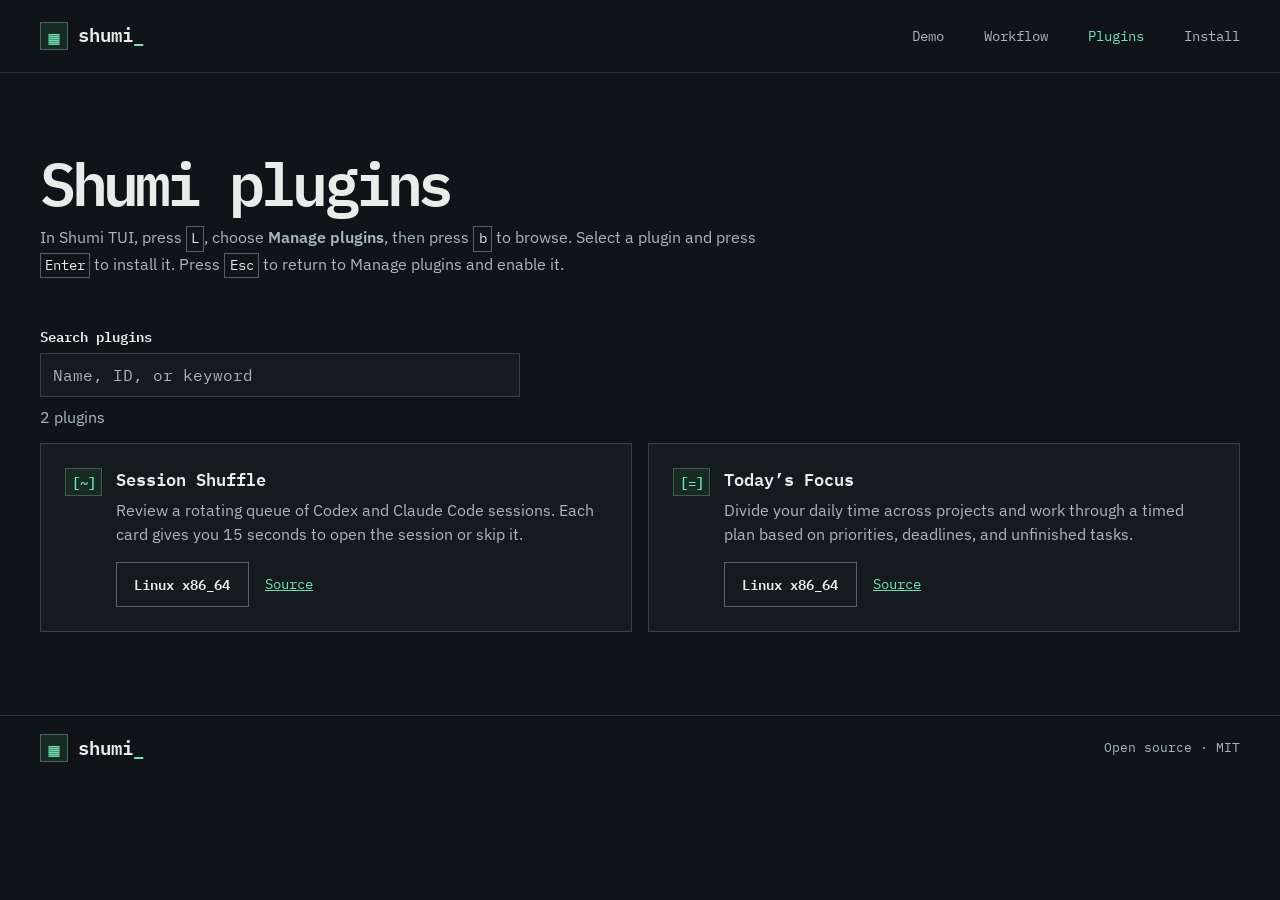
==== plugins/index.html @ dd63c8ca "Deploy Shumi site with pinned GitHub Release assets" ====
<!doctype html>
<html lang="en">
<head>
  <meta charset="utf-8">
  <meta name="viewport" content="width=device-width, initial-scale=1">
  <meta name="theme-color" content="#101418">
  <meta name="description" content="Find, download, and install plugins for Shumi TUI.">
  <title>Plugins — Shumi</title>
  <link rel="icon" href="data:,">
  <link rel="stylesheet" href="../styles.css">
  <script src="catalog.js" defer></script>
</head>
<body>
  <a class="skip-link" href="#main">Skip to content</a>
  <header class="site-header" id="top">
    <div class="wrap header-inner">
      <a class="wordmark" href="../" aria-label="Shumi home"><span class="wordmark-icon" aria-hidden="true">▦</span> shumi<span class="cursor" aria-hidden="true">_</span></a>
      <nav aria-label="Main navigation">
        <a href="../#demo">Demo</a>
        <a href="../#workflow">Workflow</a>
        <a href="./" aria-current="page">Plugins</a>
        <a href="../#install">Install</a>
      </nav>
    </div>
  </header>

  <main class="wrap plugins" id="main">
    <header class="plugins-header">
      <h1>Shumi plugins</h1>
      <p>In Shumi TUI, press <kbd>L</kbd>, choose <strong>Manage plugins</strong>, then press <kbd>b</kbd> to browse. Select a plugin and press <kbd>Enter</kbd> to install it. Press <kbd>Esc</kbd> to return to Manage plugins and enable it.</p>
    </header>

    <div class="plugin-catalog">
      <div class="plugin-search" role="search" aria-label="Plugin catalog" hidden>
        <label for="plugin-query">Search plugins</label>
        <input id="plugin-query" type="search" autocomplete="off" spellcheck="false" placeholder="Name, ID, or keyword" aria-controls="plugin-list">
        <p class="plugin-results" id="plugin-results" role="status" aria-atomic="true"></p>
      </div>
      <ul class="plugin-list" id="plugin-list" aria-label="Available plugins" role="list">
        <li class="plugin-card" data-plugin-id="session-shuffle">
          <span class="plugin-icon" aria-hidden="true">[~]</span>
          <div>
            <h2>Session Shuffle</h2>
            <p>Review a rotating queue of Codex and Claude Code sessions. Each card gives you 15 seconds to open the session or skip it.</p>
            <div class="plugin-downloads">
              <a class="button button-secondary" href="session-shuffle/session-shuffle-0.1.0-linux-x86_64.tar.gz" download data-api-version="1" data-min-shumi-version="0.1.0" data-sha256="7cb281b5e93c2d589eb1615ba7e10cb727f7fb888c360ae119d1fec9e2283dfa" aria-label="Download Session Shuffle for Linux x86_64">Linux x86_64</a>
              <a href="session-shuffle/session-shuffle-0.1.0-source.tar.gz" download aria-label="Download Session Shuffle source">Source</a>
            </div>
          </div>
        </li>
        <li class="plugin-card" data-plugin-id="todays-focus" data-plugin-alias="Time Allocation">
          <span class="plugin-icon" aria-hidden="true">[=]</span>
          <div>
            <h2>Today’s Focus</h2>
            <p>Divide your daily time across projects and work through a timed plan based on priorities, deadlines, and unfinished tasks.</p>
            <div class="plugin-downloads">
              <a class="button button-secondary" href="todays-focus/todays-focus-0.1.0-linux-x86_64.tar.gz" download data-api-version="1" data-min-shumi-version="0.1.0" data-sha256="1022b89c543e6da13f73d392c10c2b748105c854113465d727c8013cd81b4807" aria-label="Download Today’s Focus for Linux x86_64">Linux x86_64</a>
              <a href="todays-focus/todays-focus-0.1.0-source.tar.gz" download aria-label="Download Today’s Focus source">Source</a>
            </div>
          </div>
        </li>
      </ul>
    </div>
  </main>

  <footer class="site-footer">
    <div class="wrap footer-inner">
      <a class="wordmark" href="../" aria-label="Shumi home"><span class="wordmark-icon" aria-hidden="true">▦</span> shumi<span class="cursor" aria-hidden="true">_</span></a>
      <span>Open source · MIT</span>
    </div>
  </footer>
</body>
</html>
---- styles.css ----
@font-face {
  font-family: "IBM Plex Mono";
  src: url("assets/fonts/ibm-plex-mono-regular.woff2") format("woff2");
  font-weight: 400;
  font-display: swap;
}
@font-face {
  font-family: "IBM Plex Mono";
  src: url("assets/fonts/ibm-plex-mono-semibold.woff2") format("woff2");
  font-weight: 600;
  font-display: swap;
}
@font-face {
  font-family: "IBM Plex Sans";
  src: url("assets/fonts/ibm-plex-sans.woff2") format("woff2");
  font-weight: 400 600;
  font-display: swap;
}

:root {
  color-scheme: dark;
  --canvas: #101418;
  --panel: #141a1e;
  --bar: #192126;
  --line: #354248;
  --line-soft: #29343a;
  --text: #e7ede8;
  --muted: #a8b8b8;
  --mint: #72e4b1;
  --mint-ink: #0d261e;
  --amber: #f2bb65;
  --cyan: #a1d9f5;
  --mono: "IBM Plex Mono", ui-monospace, monospace;
  --sans: "IBM Plex Sans", sans-serif;
}

*, *::before, *::after { box-sizing: border-box; }
[hidden] { display: none !important; }
html { scroll-padding-top: 1.25rem; }
body {
  margin: 0;
  background: var(--canvas);
  color: var(--text);
  font: 1rem/1.55 var(--sans);
}
button, a { -webkit-tap-highlight-color: transparent; }
button { font: inherit; }
a { color: inherit; }
button:focus-visible, a:focus-visible, input:focus-visible, .terminal:focus-visible {
  outline: 2px solid var(--mint);
  outline-offset: 3px;
}
h1, h2, h3, h4, p, dl, dd { margin: 0; }
code, kbd { font-family: var(--mono); }
.sr-only {
  position: absolute;
  width: 1px;
  height: 1px;
  padding: 0;
  overflow: hidden;
  clip-path: inset(50%);
  white-space: nowrap;
}
.skip-link {
  position: fixed;
  z-index: 2;
  inset: .5rem auto auto .5rem;
  padding: .65rem 1rem;
  background: var(--mint);
  color: var(--mint-ink);
  transform: translateY(-200%);
}
.skip-link:focus { transform: none; }
.wrap {
  width: min(100% - 5rem, 78rem);
  margin-inline: auto;
}

.site-header { border-bottom: 1px solid var(--line-soft); }
.header-inner, .footer-inner {
  display: flex;
  justify-content: space-between;
  align-items: center;
  gap: 1rem;
  min-height: 4.5rem;
}
.wordmark {
  display: inline-flex;
  align-items: center;
  color: var(--text);
  font: 600 1.2rem/1 var(--mono);
  text-decoration: none;
}
.wordmark-icon {
  display: grid;
  place-items: center;
  width: 1.75rem;
  height: 1.75rem;
  margin-right: .65rem;
  border: 1px solid #436758;
  background: #172a23;
  color: var(--mint);
  font-size: 1.15rem;
}
.cursor, .hero-period { color: var(--mint); }
nav {
  display: flex;
  gap: clamp(.9rem, 3.15vw, 2.5rem);
  align-items: center;
}
nav a {
  padding-block: .5rem;
  color: var(--muted);
  font: .875rem/1.2 var(--mono);
  text-decoration: none;
}
nav a:hover, nav a[aria-current="page"] { color: var(--mint); }

.hero {
  display: grid;
  grid-template-columns: minmax(0, 1fr) minmax(16rem, 27%);
  align-items: center;
  gap: 2rem;
  padding-block: clamp(3rem, 6.2vw, 5.5rem) clamp(2.6rem, 4.8vw, 4.25rem);
}
.eyebrow {
  margin-bottom: 1.2rem;
  color: var(--muted);
  font: .875rem/1.3 var(--mono);
}
.eyebrow span { margin-right: .45rem; color: var(--mint); }
h1 {
  font: 600 clamp(2.35rem, 4.35vw, 4rem)/1.08 var(--mono);
  letter-spacing: -.075em;
}
h1 em { color: var(--mint); font-style: normal; white-space: nowrap; }
.intro {
  max-width: 39ch;
  margin-top: 1.4rem;
  color: var(--muted);
  font-size: clamp(1.06rem, 2vw, 1.2rem);
}
.hero-actions { display: flex; flex-wrap: wrap; gap: .75rem; margin-top: 1.65rem; }
.button {
  display: inline-flex;
  align-items: center;
  justify-content: center;
  min-height: 2.85rem;
  padding: .55rem 1.1rem;
  border: 1px solid transparent;
  font: 600 .875rem/1.3 var(--mono);
  text-decoration: none;
}
.button-primary { background: var(--mint); color: var(--mint-ink); }
.button-primary:hover { background: #a5f4cd; }
.button-secondary { border-color: #53665f; color: var(--text); }
.button-secondary:hover { background: var(--bar); border-color: var(--mint); }

.hero-art {
  --grid: 1.15rem;
  display: grid;
  place-items: center;
  aspect-ratio: 1;
  background:
    radial-gradient(circle, #3b5b50 1px, transparent 1.5px) center / var(--grid) var(--grid);
  mask-image: radial-gradient(ellipse, black 32%, transparent 78%);
}
.art-frame {
  position: relative;
  display: grid;
  place-items: center;
  width: 78%;
  aspect-ratio: 1;
}
.art-frame::before, .art-frame::after {
  position: absolute;
  width: 1.35rem;
  height: 1.35rem;
  border-color: #72e4b1;
  border-style: solid;
  content: "";
}
.art-frame::before { top: 0; left: 0; border-width: 1px 0 0 1px; }
.art-frame::after { right: 0; bottom: 0; border-width: 0 1px 1px 0; }
.pixel-mark {
  --pixel: clamp(.9rem, 1.6vw, 1.5rem);
  display: flex;
  flex-direction: column;
  width: calc(var(--pixel) * 5);
}
.pixel-mark i {
  height: var(--pixel);
  background: repeating-linear-gradient(to right, #6bd6a8 0 calc(var(--pixel) - 2px), transparent 0 var(--pixel));
  border-bottom: 2px solid var(--canvas);
}
.pixel-mark i:nth-child(2) { width: calc(var(--pixel) * 2); }
.pixel-mark i:nth-child(4) { width: calc(var(--pixel) * 2); align-self: end; }
.pixel-mark i:nth-child(3) { opacity: .8; }
.pixel-mark i:nth-child(5) { opacity: .68; }

.terminal {
  border: 1px solid #485952;
  background: var(--panel);
  box-shadow: 0 1rem 3rem #06090955;
}
.terminal-bar, .terminal-footer {
  display: flex;
  justify-content: space-between;
  align-items: center;
  flex-wrap: wrap;
  gap: .55rem 1rem;
  padding: .7rem 1rem;
  background: var(--bar);
}
.terminal-bar { border-bottom: 1px solid var(--line); }
.terminal-title, .terminal-actions {
  display: flex;
  align-items: center;
  gap: .55rem;
}
.terminal-icon { color: var(--mint); font: 600 1rem/1 var(--mono); }
.terminal-title h2 { font: 600 .875rem/1.3 var(--mono); }
.terminal-title h2 span { padding-inline: .2rem; color: var(--muted); }
.terminal-button {
  min-height: 2.15rem;
  padding: .28rem .6rem;
  border: 1px solid #47575d;
  background: var(--canvas);
  color: var(--text);
  font: .875rem/1.3 var(--mono);
  cursor: pointer;
}
.terminal-button:hover { border-color: var(--mint); color: var(--mint); }
kbd {
  display: inline-block;
  padding: .06em .3em;
  border: 1px solid #536267;
  color: var(--text);
  font-size: .88em;
  white-space: nowrap;
}
.terminal-button kbd { margin-right: .15rem; }

.terminal-body { display: grid; grid-template-columns: minmax(0, 1fr); }
.pane { min-width: 0; padding-bottom: .65rem; }
.pane + .pane { border-top: 1px solid var(--line); }
.pane:focus-within h3 { color: var(--mint); }
.pane h3 {
  display: flex;
  align-items: baseline;
  justify-content: space-between;
  min-height: 2.65rem;
  padding: .75rem .95rem .55rem;
  border-bottom: 1px solid var(--line-soft);
  color: var(--muted);
  font: 600 .875rem/1.3 var(--mono);
}
#session-count { font-weight: 400; }
#host-list, #session-list { padding: .55rem; }
#host-list {
  display: flex;
  flex-wrap: wrap;
  gap: .4rem;
}
.list-row {
  display: block;
  width: 100%;
  padding: .55rem .65rem;
  border: 1px solid transparent;
  background: transparent;
  color: var(--text);
  font: .875rem/1.4 var(--mono);
  text-align: left;
  cursor: pointer;
}
.list-row:hover { background: #232f33; }
.list-row[aria-pressed="true"] {
  border-color: #3d6855;
  border-left-color: var(--mint);
  background: #20352e;
}
.list-row:focus-visible { outline-offset: -2px; }
.filter-row {
  display: flex;
  width: auto;
  align-items: center;
  gap: .52rem;
  border-color: var(--line-soft);
}
.filter-icon { color: var(--mint); }
.ssh-tag {
  margin-left: auto;
  color: var(--muted);
  font-size: .75rem;
}
.row-title { display: block; overflow-wrap: anywhere; }
.session-meta, .conversation-meta {
  display: flex;
  align-items: center;
  flex-wrap: wrap;
  column-gap: .7rem;
  row-gap: .2rem;
  margin-top: .3rem;
  color: var(--muted);
  font: .8125rem/1.35 var(--mono);
}
.provider { color: var(--muted); }
.status {
  display: inline-flex;
  align-items: center;
  gap: .35rem;
  color: var(--muted);
  font-size: .8125rem;
}
.status::before {
  width: .42rem;
  height: .42rem;
  border: 1px solid currentColor;
  border-radius: 50%;
  content: "";
}
.status-working { color: var(--mint); }
.status-input { color: var(--amber); }
.status-unread { color: var(--cyan); }
.status-working::before, .status-input::before, .status-unread::before { background: currentColor; }
.placeholder-row {
  padding: .55rem .65rem;
  color: var(--text);
  font: .875rem/1.4 var(--mono);
}
.placeholder-row .status { display: flex; margin-top: .25rem; }

#conversation { padding: .95rem 1rem .55rem; overflow-wrap: anywhere; }
.conversation-header h4 { font: 600 1.06rem/1.35 var(--mono); }
.conversation-header > p {
  margin-top: .25rem;
  color: var(--muted);
  font: .8125rem/1.5 var(--mono);
}
.messages { display: grid; gap: .75rem; margin-top: .95rem; }
.message { padding-left: .75rem; border-left: 2px solid #3c5c54; }
.message:nth-child(2) { border-color: #548d74; }
.message-author {
  margin-bottom: .12rem;
  color: var(--mint);
  font: 600 .875rem/1.4 var(--mono);
}
.terminal-footer {
  border-top: 1px solid var(--line);
  color: var(--muted);
  font: .8125rem/1.4 var(--mono);
}
.sample-label { color: var(--mint); }
.keyboard-hints { display: inline-flex; flex-wrap: wrap; align-items: center; gap: .3rem; }
.noscript { padding: .6rem 1rem; color: var(--muted); }

.workflow {
  max-width: 42rem;
  padding-block: clamp(3.25rem, 6.5vw, 5.75rem);
}
.install { margin-bottom: clamp(2rem, 4.5vw, 4rem); }
.workflow h2, .install h2 {
  margin-bottom: 1.2rem;
  font: 600 clamp(1.35rem, 3vw, 1.8rem)/1.2 var(--mono);
  letter-spacing: -.045em;
}
.workflow-list > div { padding-block: .85rem; border-top: 1px solid var(--line); }
.workflow-list dt {
  display: grid;
  grid-template-columns: 1.8rem 1fr;
  gap: .65rem;
  align-items: center;
  font: 600 .92rem/1.4 var(--mono);
}
.feature-icon {
  display: grid;
  min-height: 1.65rem;
  place-items: center;
  border: 1px solid #3c5c54;
  background: #172a23;
  color: var(--mint);
  font-size: .8rem;
}
.workflow-list dd { margin: .25rem 0 0 2.45rem; color: var(--muted); }
.install-panel {
  padding: 1.05rem;
  border: 1px solid var(--line);
  background: var(--panel);
}
.platforms { margin-bottom: .55rem; color: var(--mint); font: 600 .875rem/1.35 var(--mono); }
.platforms span { margin-inline: .2rem; color: var(--muted); }
.command {
  display: flex;
  align-items: center;
  gap: .6rem;
  margin: .85rem 0;
  padding: .45rem .6rem;
  border: 1px solid var(--line);
  background: var(--canvas);
}
.command > span { color: var(--mint); font-family: var(--mono); }
.command code { user-select: all; overflow-wrap: anywhere; }
.command button { margin-left: auto; }
#copy-feedback { color: var(--muted); }

.plugins {
  padding-block: clamp(2.5rem, 6vw, 5rem) clamp(3.25rem, 6.5vw, 5.75rem);
}
.plugins-header h1 {
  margin-bottom: .65rem;
  font-size: clamp(2rem, 5vw, 3.75rem);
}
.plugins-header p { max-width: 75ch; color: var(--muted); }
.plugin-catalog { margin-top: clamp(1.5rem, 4vw, 3rem); }
.plugin-search { max-width: 30rem; margin-bottom: .85rem; }
.plugin-search label {
  display: block;
  margin-bottom: .45rem;
  font: 600 .875rem/1.4 var(--mono);
}
.plugin-search input {
  width: 100%;
  min-height: 2.75rem;
  padding: .55rem .75rem;
  border: 1px solid var(--line);
  border-radius: 0;
  background: var(--panel);
  color: var(--text);
  font: 1rem/1.4 var(--mono);
}
.plugin-search input::placeholder { color: var(--muted); }
.plugin-results { margin-top: .5rem; color: var(--muted); }
.plugin-list {
  display: grid;
  grid-template-columns: repeat(2, minmax(0, 1fr));
  gap: 1rem;
  margin: 0;
  padding: 0;
  list-style: none;
}
.plugin-card {
  display: grid;
  grid-template-columns: auto minmax(0, 1fr);
  gap: .85rem;
  padding: clamp(.85rem, 2.2vw, 1.5rem);
  border: 1px solid var(--line);
  background: var(--panel);
}
.plugin-card > div { display: flex; flex-direction: column; }
.plugin-icon {
  align-self: start;
  padding: .35rem;
  border: 1px solid #3c5c54;
  background: #172a23;
  color: var(--mint);
  font: 600 .875rem/1 var(--mono);
}
.plugin-card h2 { font: 600 1.05rem/1.4 var(--mono); }
.plugin-card p { margin-top: .35rem; color: var(--muted); }
.plugin-downloads {
  display: flex;
  flex-wrap: wrap;
  align-items: center;
  gap: .5rem 1rem;
  margin-top: auto;
  padding-top: .9rem;
  font: .875rem/1.4 var(--mono);
}
.plugin-downloads a:not(.button) { padding-block: .6rem; color: var(--mint); }

.site-footer { border-top: 1px solid var(--line-soft); color: var(--muted); }
.footer-inner { min-height: 4rem; font: .8125rem/1.3 var(--mono); }

dialog {
  width: min(33rem, 100% - 2rem);
  max-height: calc(100dvh - 2rem);
  padding: 1rem;
  border: 1px solid var(--mint);
  background: var(--panel);
  color: var(--text);
  box-shadow: 0 1rem 4rem #050707a8;
}
dialog::backdrop { background: #080b0ccc; }
.dialog-header {
  display: flex;
  flex-wrap: wrap;
  justify-content: space-between;
  align-items: center;
  gap: .5rem;
  margin-bottom: .8rem;
}
.dialog-header h2 { color: var(--mint); font: 600 1rem/1.35 var(--mono); }
.dialog-description { margin-bottom: .65rem; color: var(--muted); }
#inbox-list .list-row, .shortcut-list > div { border-top: 1px solid var(--line-soft); }
.shortcut-list > div {
  display: grid;
  grid-template-columns: minmax(6rem, 40%) 1fr;
  gap: .5rem;
  padding-block: .55rem;
}

@media (min-width: 64rem) {
  .terminal-body { grid-template-columns: minmax(12rem, 21fr) minmax(15rem, 29fr) minmax(0, 50fr); }
  .pane + .pane { border-top: 0; border-left: 1px solid var(--line); }
  #host-list { display: grid; gap: .15rem; }
  .filter-row { width: 100%; border-color: transparent; }
  .filter-project { padding-left: 1.3rem; }
  #conversation { padding-inline: 1.15rem; }
}
@media (max-width: 57rem) {
  .hero { grid-template-columns: minmax(0, 1fr) minmax(9rem, 22%); }
}
@media (max-width: 44rem) {
  .wrap { width: calc(100% - 2rem); }
  .hero, .plugin-list { grid-template-columns: minmax(0, 1fr); }
  .hero-art, .hero-break { display: none; }
  .list-row, .terminal-button { min-height: 2.75rem; }
  .filter-row { flex: 0 1 auto; }
}
@media (max-width: 24rem) {
  .header-inner { flex-wrap: wrap; padding-block: .65rem; gap: .2rem .65rem; }
  nav { flex-wrap: wrap; }
  .hero-actions .button { padding-inline: .8rem; }
  .command { gap: .4rem; padding-inline: .4rem; }
  .command code { font-size: .9rem; }
}
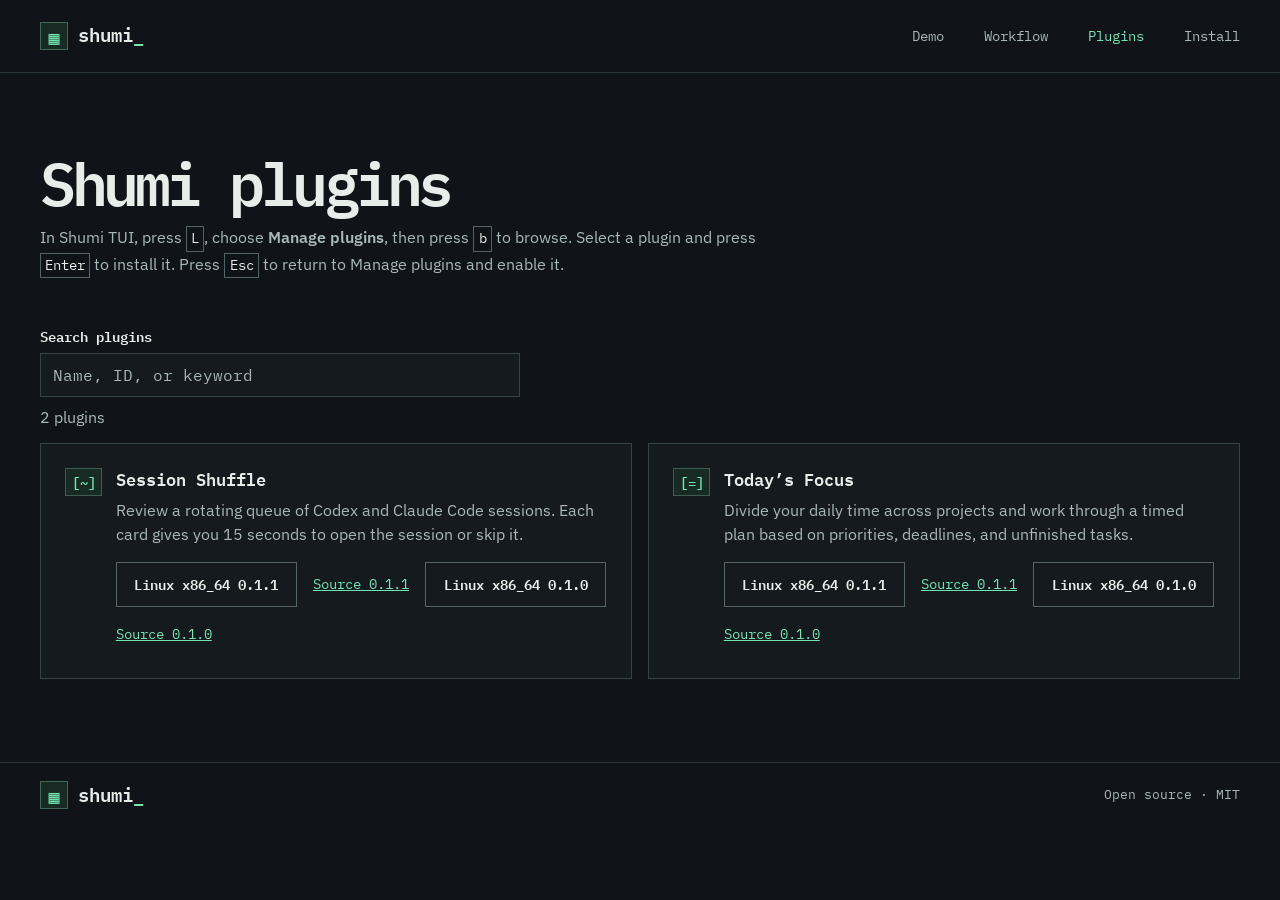
==== commit 34847a53: "Publish Shumi TUI 0.2.0 and plugins 0.1.1" ====
--- a/plugins/index.html
+++ b/plugins/index.html
@@ -43,8 +43,10 @@
             <h2>Session Shuffle</h2>
             <p>Review a rotating queue of Codex and Claude Code sessions. Each card gives you 15 seconds to open the session or skip it.</p>
             <div class="plugin-downloads">
-              <a class="button button-secondary" href="session-shuffle/session-shuffle-0.1.0-linux-x86_64.tar.gz" download data-api-version="1" data-min-shumi-version="0.1.0" data-sha256="7cb281b5e93c2d589eb1615ba7e10cb727f7fb888c360ae119d1fec9e2283dfa" aria-label="Download Session Shuffle for Linux x86_64">Linux x86_64</a>
-              <a href="session-shuffle/session-shuffle-0.1.0-source.tar.gz" download aria-label="Download Session Shuffle source">Source</a>
+              <a class="button button-secondary" href="session-shuffle/session-shuffle-0.1.1-linux-x86_64.tar.gz" download data-api-version="1" data-min-shumi-version="0.1.0" data-sha256="bbe2ff464501a480d56ca9558f8756c64f870a07dbfcee9495e7b9d0f874d365">Linux x86_64 0.1.1</a>
+              <a href="session-shuffle/session-shuffle-0.1.1-source.tar.gz" download>Source 0.1.1</a>
+              <a class="button button-secondary" href="session-shuffle/session-shuffle-0.1.0-linux-x86_64.tar.gz" download data-api-version="1" data-min-shumi-version="0.1.0" data-sha256="7cb281b5e93c2d589eb1615ba7e10cb727f7fb888c360ae119d1fec9e2283dfa" aria-label="Download Session Shuffle for Linux x86_64">Linux x86_64 0.1.0</a>
+              <a href="session-shuffle/session-shuffle-0.1.0-source.tar.gz" download aria-label="Download Session Shuffle source">Source 0.1.0</a>
             </div>
           </div>
         </li>
@@ -54,8 +56,10 @@
             <h2>Today’s Focus</h2>
             <p>Divide your daily time across projects and work through a timed plan based on priorities, deadlines, and unfinished tasks.</p>
             <div class="plugin-downloads">
-              <a class="button button-secondary" href="todays-focus/todays-focus-0.1.0-linux-x86_64.tar.gz" download data-api-version="1" data-min-shumi-version="0.1.0" data-sha256="1022b89c543e6da13f73d392c10c2b748105c854113465d727c8013cd81b4807" aria-label="Download Today’s Focus for Linux x86_64">Linux x86_64</a>
-              <a href="todays-focus/todays-focus-0.1.0-source.tar.gz" download aria-label="Download Today’s Focus source">Source</a>
+              <a class="button button-secondary" href="todays-focus/todays-focus-0.1.1-linux-x86_64.tar.gz" download data-api-version="1" data-min-shumi-version="0.1.0" data-sha256="d5fe202fecfec3d16d64894415ebe1cc1da6970a3d30094111aabfb883883421">Linux x86_64 0.1.1</a>
+              <a href="todays-focus/todays-focus-0.1.1-source.tar.gz" download>Source 0.1.1</a>
+              <a class="button button-secondary" href="todays-focus/todays-focus-0.1.0-linux-x86_64.tar.gz" download data-api-version="1" data-min-shumi-version="0.1.0" data-sha256="1022b89c543e6da13f73d392c10c2b748105c854113465d727c8013cd81b4807" aria-label="Download Today’s Focus for Linux x86_64">Linux x86_64 0.1.0</a>
+              <a href="todays-focus/todays-focus-0.1.0-source.tar.gz" download aria-label="Download Today’s Focus source">Source 0.1.0</a>
             </div>
           </div>
         </li>
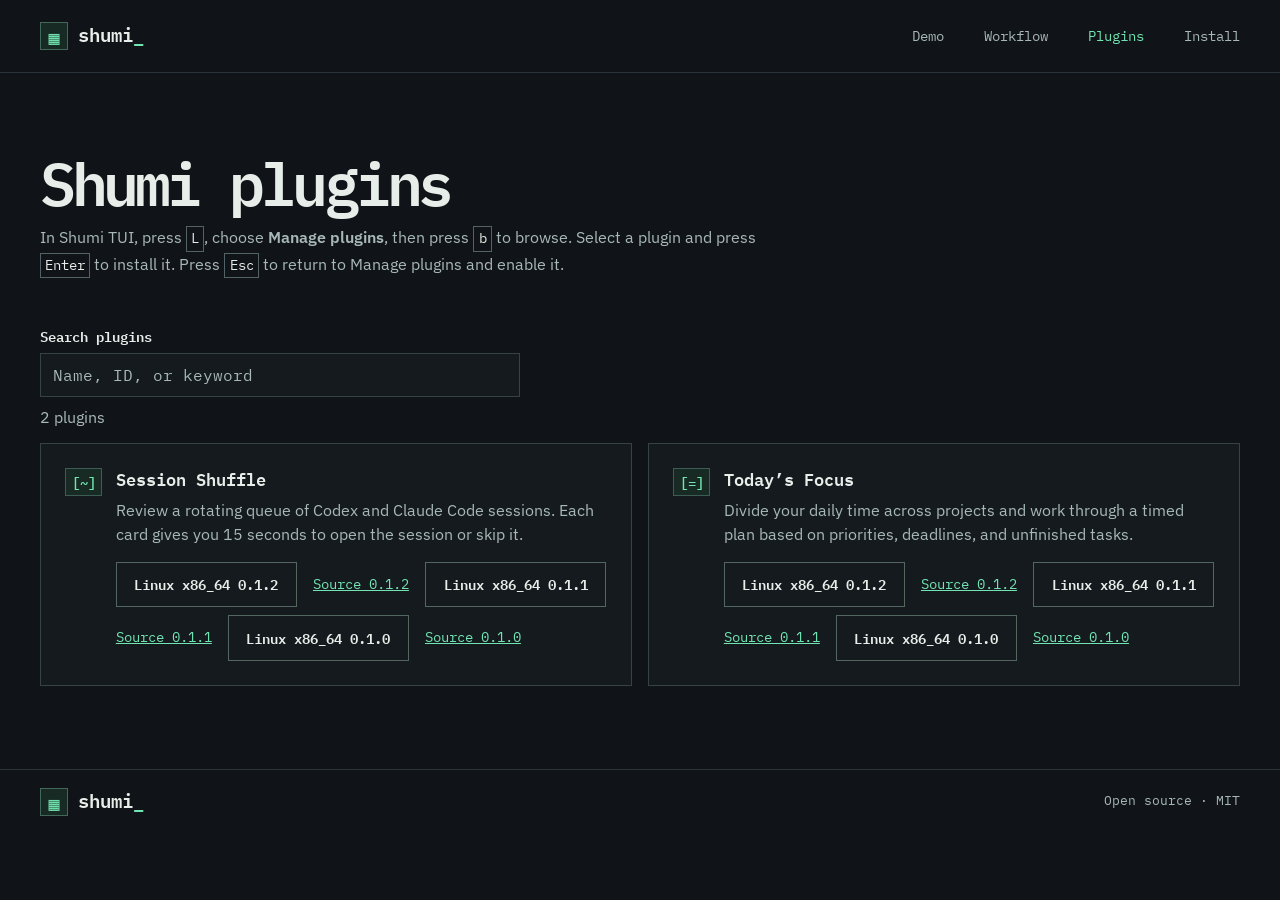
==== commit 5987ddf7: "Publish Session Shuffle and Today’s Focus 0.1.2" ====
--- a/plugins/index.html
+++ b/plugins/index.html
@@ -43,6 +43,8 @@
             <h2>Session Shuffle</h2>
             <p>Review a rotating queue of Codex and Claude Code sessions. Each card gives you 15 seconds to open the session or skip it.</p>
             <div class="plugin-downloads">
+              <a class="button button-secondary" href="session-shuffle/session-shuffle-0.1.2-linux-x86_64.tar.gz" download data-api-version="1" data-min-shumi-version="0.2.1" data-sha256="49d3d385397aaf0cd374a7be8a6a7b1a7b54a0650f2e52ead870e094fbeb16e7">Linux x86_64 0.1.2</a>
+              <a href="session-shuffle/session-shuffle-0.1.2-source.tar.gz" download>Source 0.1.2</a>
               <a class="button button-secondary" href="session-shuffle/session-shuffle-0.1.1-linux-x86_64.tar.gz" download data-api-version="1" data-min-shumi-version="0.1.0" data-sha256="bbe2ff464501a480d56ca9558f8756c64f870a07dbfcee9495e7b9d0f874d365">Linux x86_64 0.1.1</a>
               <a href="session-shuffle/session-shuffle-0.1.1-source.tar.gz" download>Source 0.1.1</a>
               <a class="button button-secondary" href="session-shuffle/session-shuffle-0.1.0-linux-x86_64.tar.gz" download data-api-version="1" data-min-shumi-version="0.1.0" data-sha256="7cb281b5e93c2d589eb1615ba7e10cb727f7fb888c360ae119d1fec9e2283dfa" aria-label="Download Session Shuffle for Linux x86_64">Linux x86_64 0.1.0</a>
@@ -56,6 +58,8 @@
             <h2>Today’s Focus</h2>
             <p>Divide your daily time across projects and work through a timed plan based on priorities, deadlines, and unfinished tasks.</p>
             <div class="plugin-downloads">
+              <a class="button button-secondary" href="todays-focus/todays-focus-0.1.2-linux-x86_64.tar.gz" download data-api-version="1" data-min-shumi-version="0.2.1" data-sha256="ee40206b4f30d75e152099762ba0d2d750b3192df6ba611a170f304654731223">Linux x86_64 0.1.2</a>
+              <a href="todays-focus/todays-focus-0.1.2-source.tar.gz" download>Source 0.1.2</a>
               <a class="button button-secondary" href="todays-focus/todays-focus-0.1.1-linux-x86_64.tar.gz" download data-api-version="1" data-min-shumi-version="0.1.0" data-sha256="d5fe202fecfec3d16d64894415ebe1cc1da6970a3d30094111aabfb883883421">Linux x86_64 0.1.1</a>
               <a href="todays-focus/todays-focus-0.1.1-source.tar.gz" download>Source 0.1.1</a>
               <a class="button button-secondary" href="todays-focus/todays-focus-0.1.0-linux-x86_64.tar.gz" download data-api-version="1" data-min-shumi-version="0.1.0" data-sha256="1022b89c543e6da13f73d392c10c2b748105c854113465d727c8013cd81b4807" aria-label="Download Today’s Focus for Linux x86_64">Linux x86_64 0.1.0</a>
